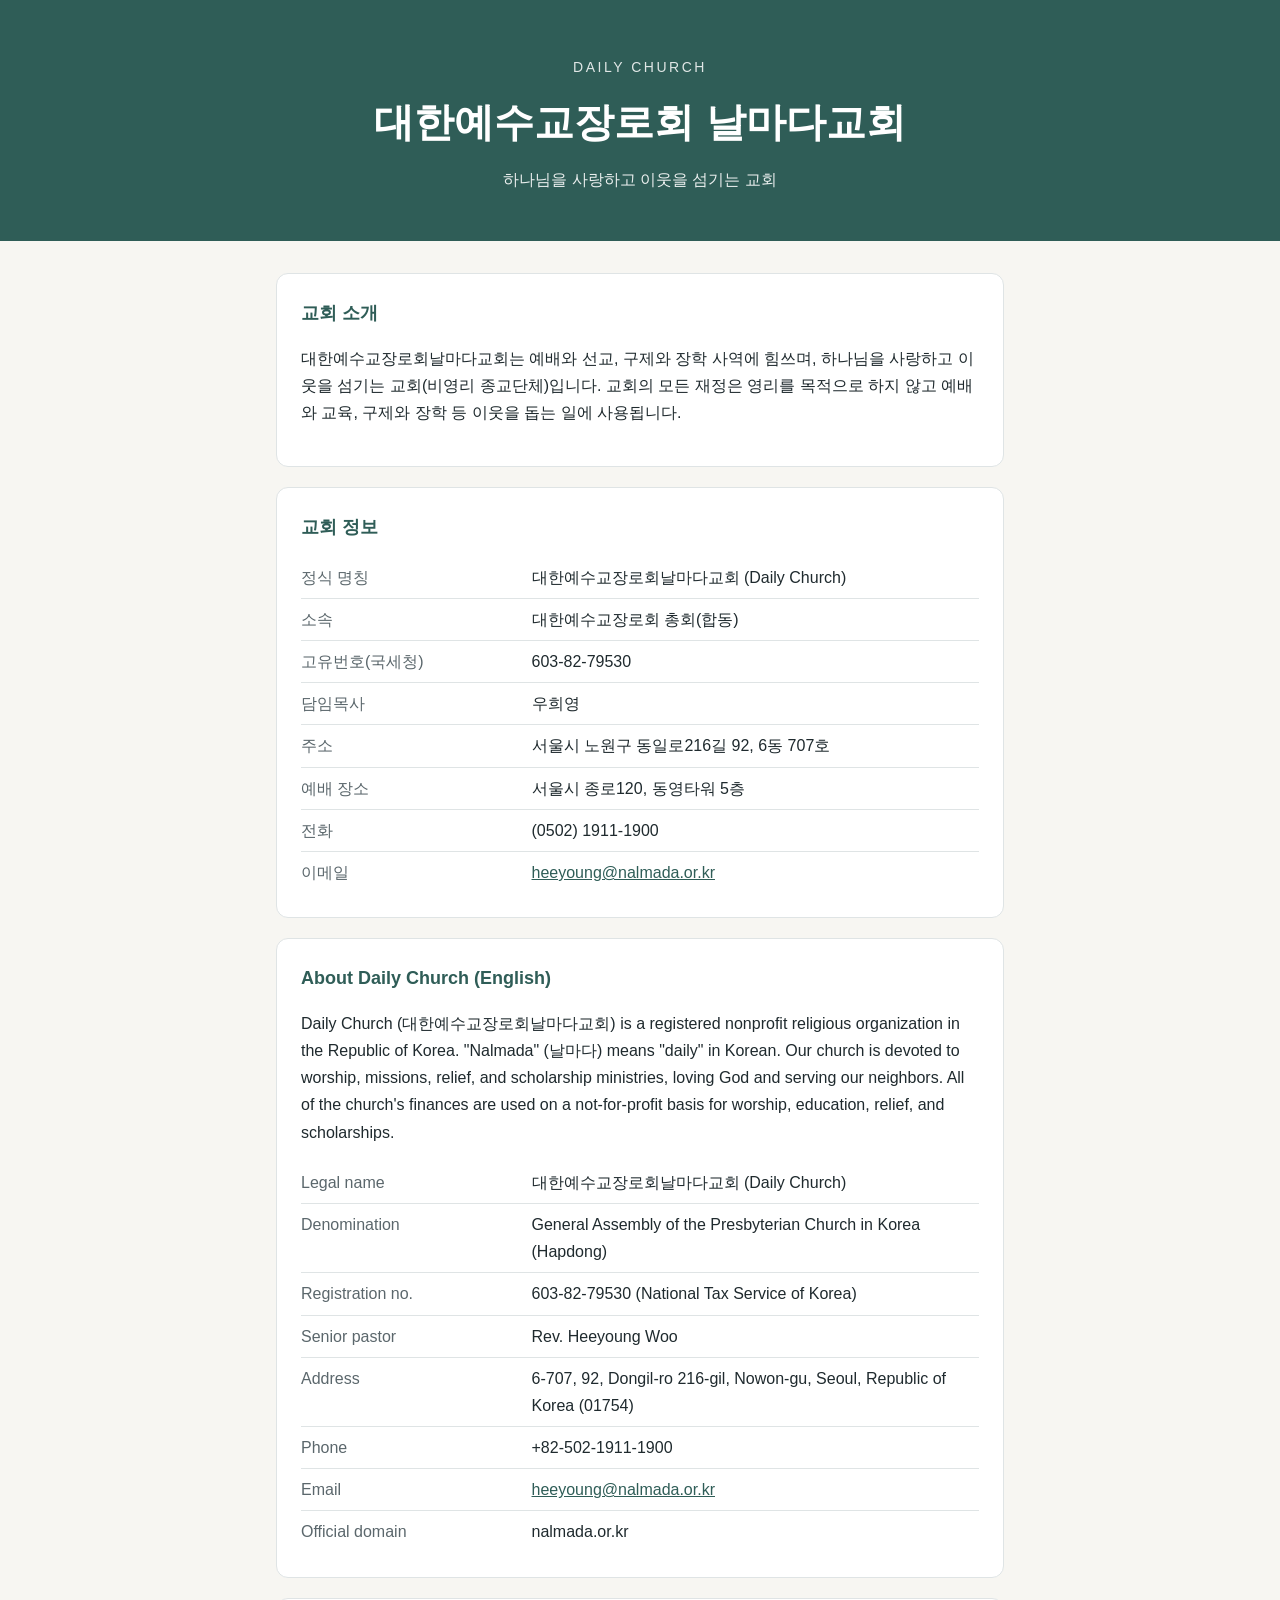
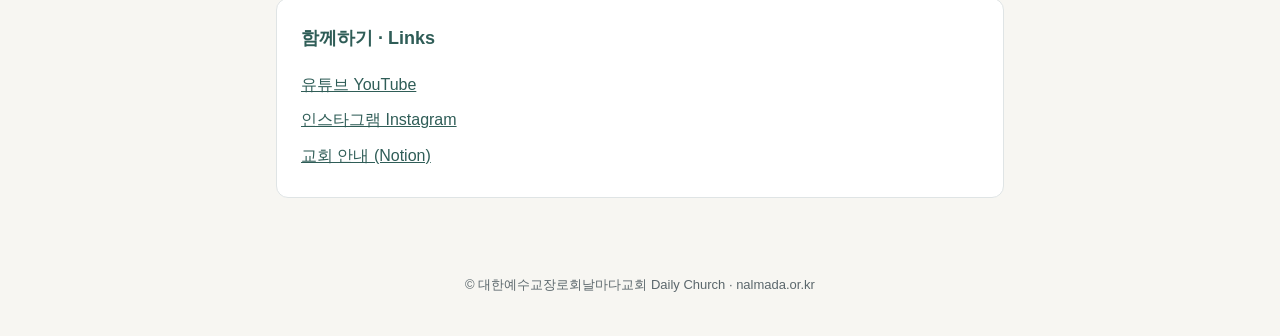
==== index.html @ 89db4460 "Add files via upload" ====
<!doctype html>
<html lang="ko">
<head>
<meta charset="utf-8">
<meta name="viewport" content="width=device-width, initial-scale=1">
<title>대한예수교장로회 날마다교회 | Daily Church</title>
<meta name="description" content="대한예수교장로회날마다교회(Daily Church) 공식 홈페이지. 비영리 종교단체, 고유번호 603-82-79530.">
<style>
  :root {
    --ink: #1f2a2e;
    --muted: #5b676c;
    --line: #dfe4e5;
    --accent: #2f5d57;
    --bg: #f7f6f2;
    --card: #ffffff;
  }
  * { box-sizing: border-box; }
  body {
    margin: 0;
    background: var(--bg);
    color: var(--ink);
    font-family: "Noto Sans KR", "Apple SD Gothic Neo", "Malgun Gothic", sans-serif;
    line-height: 1.7;
  }
  header {
    background: var(--accent);
    color: #fff;
    text-align: center;
    padding: 56px 16px 48px;
  }
  header .en { letter-spacing: .18em; font-size: 14px; opacity: .85; margin: 0 0 8px; }
  header h1 { margin: 0; font-size: clamp(26px, 6vw, 40px); font-weight: 700; }
  header p.sub { margin: 10px 0 0; opacity: .9; }
  main { max-width: 760px; margin: 0 auto; padding: 32px 16px 56px; }
  section {
    background: var(--card);
    border: 1px solid var(--line);
    border-radius: 12px;
    padding: 24px;
    margin-bottom: 20px;
  }
  h2 { font-size: 18px; margin: 0 0 14px; color: var(--accent); }
  table { border-collapse: collapse; width: 100%; }
  th, td { text-align: left; vertical-align: top; padding: 7px 0; border-bottom: 1px solid var(--line); }
  th { width: 34%; color: var(--muted); font-weight: 500; padding-right: 12px; }
  tr:last-child th, tr:last-child td { border-bottom: none; }
  a { color: var(--accent); }
  ul.links { list-style: none; padding: 0; margin: 0; }
  ul.links li { padding: 4px 0; }
  footer { text-align: center; color: var(--muted); font-size: 13px; padding: 0 16px 40px; }
  @media (max-width: 520px) {
    th { width: 40%; }
    section { padding: 18px; }
  }
</style>
</head>
<body>
<header>
  <p class="en">DAILY CHURCH</p>
  <h1>대한예수교장로회 날마다교회</h1>
  <p class="sub">하나님을 사랑하고 이웃을 섬기는 교회</p>
</header>

<main>
  <section>
    <h2>교회 소개</h2>
    <p>대한예수교장로회날마다교회는 예배와 선교, 구제와 장학 사역에 힘쓰며, 하나님을 사랑하고 이웃을 섬기는 교회(비영리 종교단체)입니다. 교회의 모든 재정은 영리를 목적으로 하지 않고 예배와 교육, 구제와 장학 등 이웃을 돕는 일에 사용됩니다.</p>
  </section>

  <section>
    <h2>교회 정보</h2>
    <table>
      <tr><th>정식 명칭</th><td>대한예수교장로회날마다교회 (Daily Church)</td></tr>
      <tr><th>소속</th><td>대한예수교장로회 총회(합동)</td></tr>
      <tr><th>고유번호(국세청)</th><td>603-82-79530</td></tr>
      <tr><th>담임목사</th><td>우희영</td></tr>
      <tr><th>주소</th><td>서울시 노원구 동일로216길 92, 6동 707호</td></tr>
      <tr><th>예배 장소</th><td>서울시 종로120, 동영타워 5층</td></tr>
      <tr><th>전화</th><td>(0502) 1911-1900</td></tr>
      <tr><th>이메일</th><td><a href="mailto:heeyoung@nalmada.or.kr">heeyoung@nalmada.or.kr</a></td></tr>
    </table>
  </section>

  <section lang="en">
    <h2>About Daily Church (English)</h2>
    <p>Daily Church (대한예수교장로회날마다교회) is a registered nonprofit religious organization in the Republic of Korea. "Nalmada" (날마다) means "daily" in Korean. Our church is devoted to worship, missions, relief, and scholarship ministries, loving God and serving our neighbors. All of the church's finances are used on a not-for-profit basis for worship, education, relief, and scholarships.</p>
    <table>
      <tr><th>Legal name</th><td>대한예수교장로회날마다교회 (Daily Church)</td></tr>
      <tr><th>Denomination</th><td>General Assembly of the Presbyterian Church in Korea (Hapdong)</td></tr>
      <tr><th>Registration no.</th><td>603-82-79530 (National Tax Service of Korea)</td></tr>
      <tr><th>Senior pastor</th><td>Rev. Heeyoung Woo</td></tr>
      <tr><th>Address</th><td>6-707, 92, Dongil-ro 216-gil, Nowon-gu, Seoul, Republic of Korea (01754)</td></tr>
      <tr><th>Phone</th><td>+82-502-1911-1900</td></tr>
      <tr><th>Email</th><td><a href="mailto:heeyoung@nalmada.or.kr">heeyoung@nalmada.or.kr</a></td></tr>
      <tr><th>Official domain</th><td>nalmada.or.kr</td></tr>
    </table>
  </section>

  <section>
    <h2>함께하기 · Links</h2>
    <ul class="links">
      <li><a href="https://www.youtube.com/@daily_church" target="_blank" rel="noopener">유튜브 YouTube</a></li>
      <li><a href="https://www.instagram.com/Daily._.church/" target="_blank" rel="noopener">인스타그램 Instagram</a></li>
      <li><a href="https://nalmada.notion.site/8d68a66f3747467b80d19885f9f2e52c" target="_blank" rel="noopener">교회 안내 (Notion)</a></li>
    </ul>
  </section>
</main>

<footer>
  © 대한예수교장로회날마다교회 Daily Church · nalmada.or.kr
</footer>
</body>
</html>
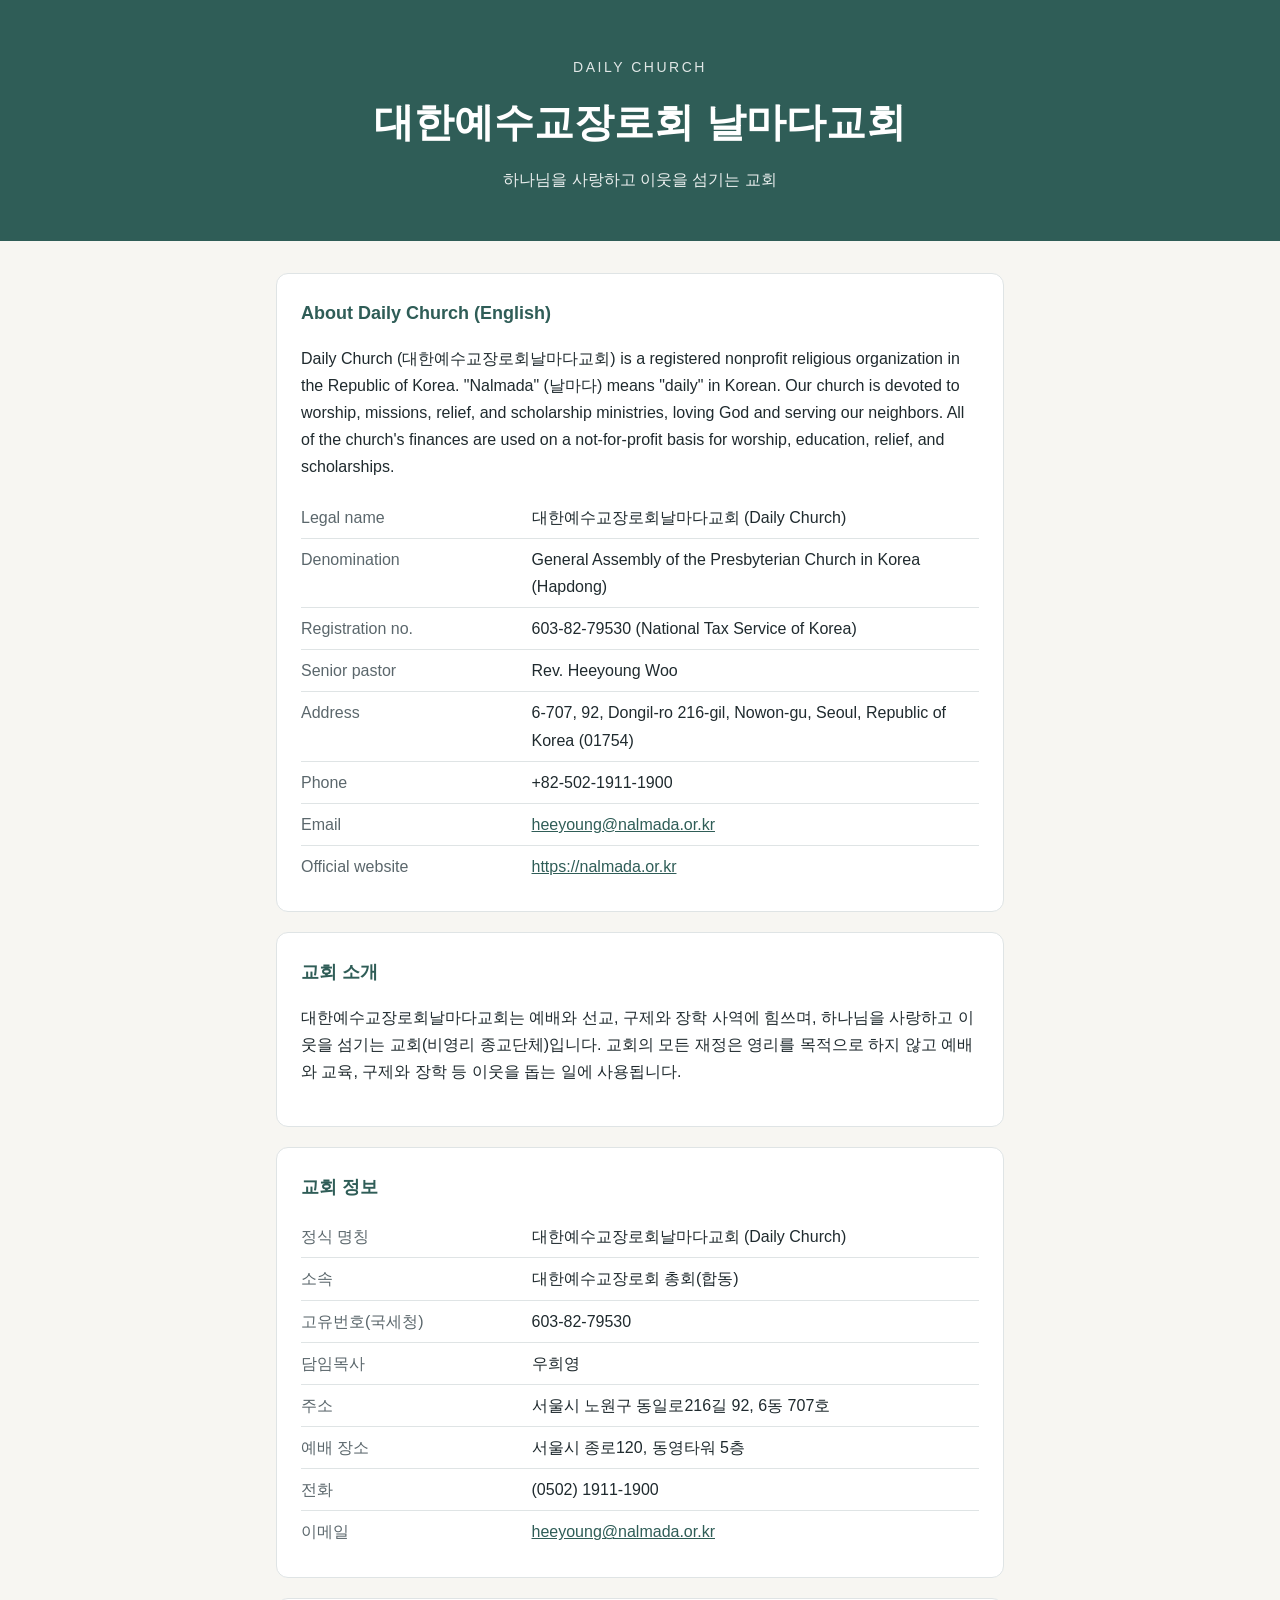
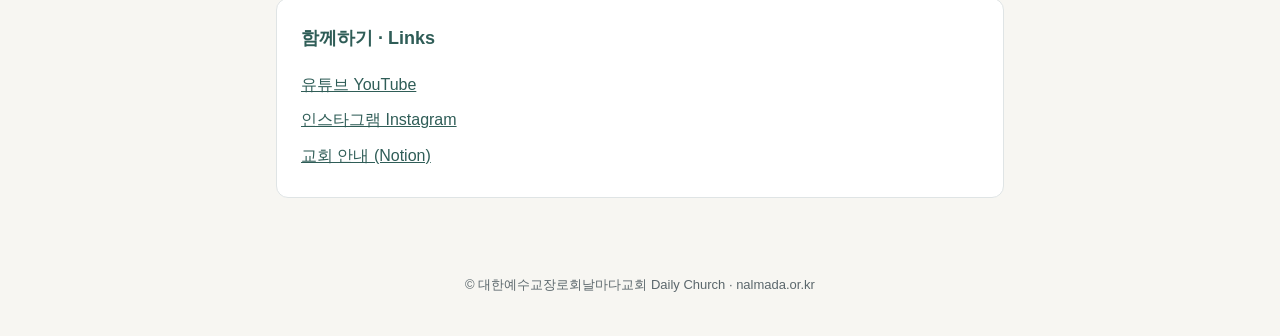
==== commit 8e07c86c: "Update index.html" ====
--- a/index.html
+++ b/index.html
@@ -62,6 +62,21 @@
 </header>
 
 <main>
+  <section lang="en">
+    <h2>About Daily Church (English)</h2>
+    <p>Daily Church (대한예수교장로회날마다교회) is a registered nonprofit religious organization in the Republic of Korea. "Nalmada" (날마다) means "daily" in Korean. Our church is devoted to worship, missions, relief, and scholarship ministries, loving God and serving our neighbors. All of the church's finances are used on a not-for-profit basis for worship, education, relief, and scholarships.</p>
+    <table>
+      <tr><th>Legal name</th><td>대한예수교장로회날마다교회 (Daily Church)</td></tr>
+      <tr><th>Denomination</th><td>General Assembly of the Presbyterian Church in Korea (Hapdong)</td></tr>
+      <tr><th>Registration no.</th><td>603-82-79530 (National Tax Service of Korea)</td></tr>
+      <tr><th>Senior pastor</th><td>Rev. Heeyoung Woo</td></tr>
+      <tr><th>Address</th><td>6-707, 92, Dongil-ro 216-gil, Nowon-gu, Seoul, Republic of Korea (01754)</td></tr>
+      <tr><th>Phone</th><td>+82-502-1911-1900</td></tr>
+      <tr><th>Email</th><td><a href="mailto:heeyoung@nalmada.or.kr">heeyoung@nalmada.or.kr</a></td></tr>
+      <tr><th>Official website</th><td><a href="https://nalmada.or.kr">https://nalmada.or.kr</a></td></tr>
+    </table>
+  </section>
+
   <section>
     <h2>교회 소개</h2>
     <p>대한예수교장로회날마다교회는 예배와 선교, 구제와 장학 사역에 힘쓰며, 하나님을 사랑하고 이웃을 섬기는 교회(비영리 종교단체)입니다. 교회의 모든 재정은 영리를 목적으로 하지 않고 예배와 교육, 구제와 장학 등 이웃을 돕는 일에 사용됩니다.</p>
@@ -81,21 +96,6 @@
     </table>
   </section>
 
-  <section lang="en">
-    <h2>About Daily Church (English)</h2>
-    <p>Daily Church (대한예수교장로회날마다교회) is a registered nonprofit religious organization in the Republic of Korea. "Nalmada" (날마다) means "daily" in Korean. Our church is devoted to worship, missions, relief, and scholarship ministries, loving God and serving our neighbors. All of the church's finances are used on a not-for-profit basis for worship, education, relief, and scholarships.</p>
-    <table>
-      <tr><th>Legal name</th><td>대한예수교장로회날마다교회 (Daily Church)</td></tr>
-      <tr><th>Denomination</th><td>General Assembly of the Presbyterian Church in Korea (Hapdong)</td></tr>
-      <tr><th>Registration no.</th><td>603-82-79530 (National Tax Service of Korea)</td></tr>
-      <tr><th>Senior pastor</th><td>Rev. Heeyoung Woo</td></tr>
-      <tr><th>Address</th><td>6-707, 92, Dongil-ro 216-gil, Nowon-gu, Seoul, Republic of Korea (01754)</td></tr>
-      <tr><th>Phone</th><td>+82-502-1911-1900</td></tr>
-      <tr><th>Email</th><td><a href="mailto:heeyoung@nalmada.or.kr">heeyoung@nalmada.or.kr</a></td></tr>
-      <tr><th>Official domain</th><td>nalmada.or.kr</td></tr>
-    </table>
-  </section>
-
   <section>
     <h2>함께하기 · Links</h2>
     <ul class="links">
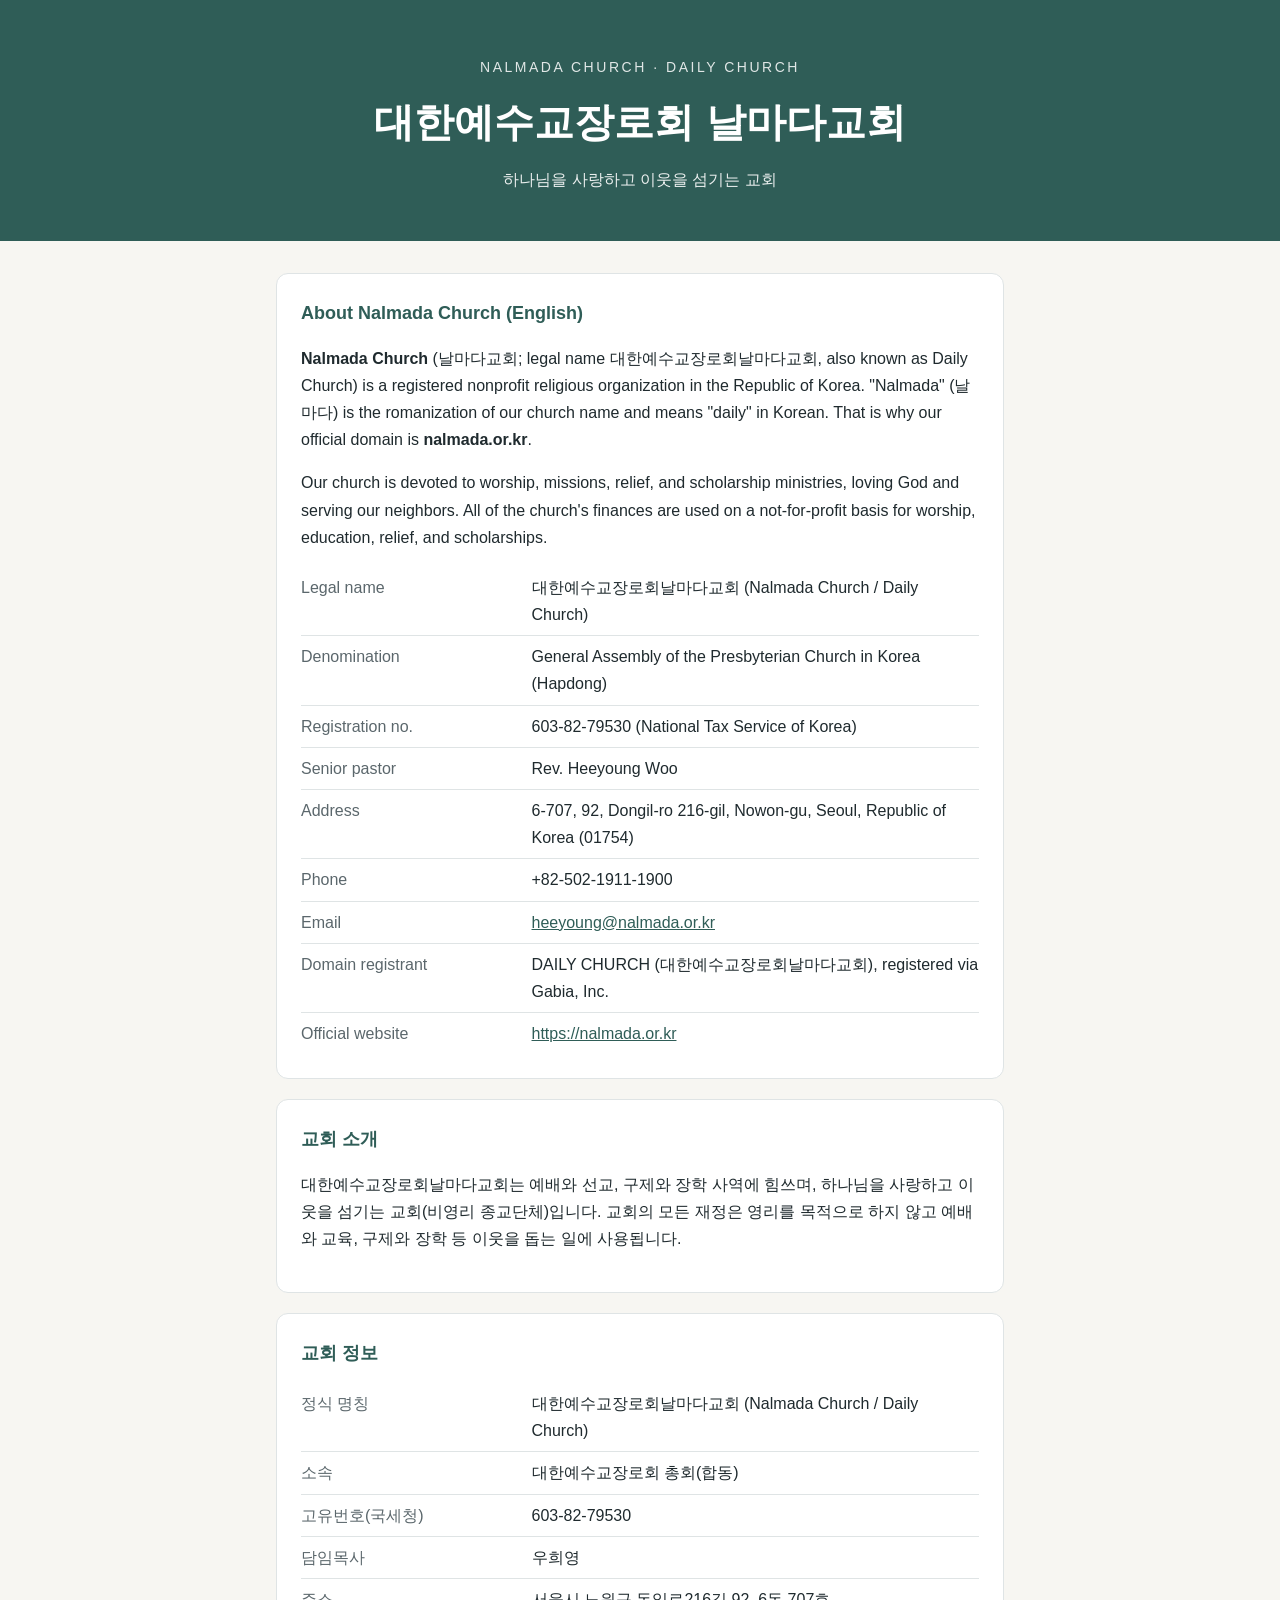
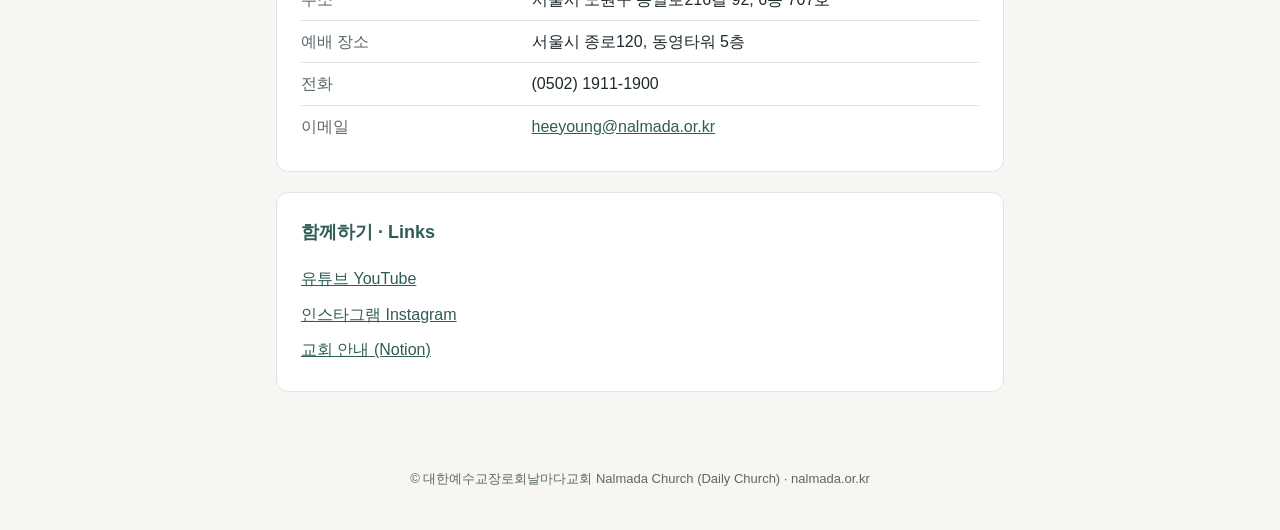
==== commit 36b39e80: "Update index.html" ====
--- a/index.html
+++ b/index.html
@@ -3,8 +3,8 @@
 <head>
 <meta charset="utf-8">
 <meta name="viewport" content="width=device-width, initial-scale=1">
-<title>대한예수교장로회 날마다교회 | Daily Church</title>
-<meta name="description" content="대한예수교장로회날마다교회(Daily Church) 공식 홈페이지. 비영리 종교단체, 고유번호 603-82-79530.">
+<title>대한예수교장로회 날마다교회 | Nalmada Church (Daily Church)</title>
+<meta name="description" content="대한예수교장로회날마다교회(Nalmada Church, Daily Church) 공식 홈페이지. 비영리 종교단체, 고유번호 603-82-79530.">
 <style>
   :root {
     --ink: #1f2a2e;
@@ -56,23 +56,25 @@
 </head>
 <body>
 <header>
-  <p class="en">DAILY CHURCH</p>
+  <p class="en">NALMADA CHURCH · DAILY CHURCH</p>
   <h1>대한예수교장로회 날마다교회</h1>
   <p class="sub">하나님을 사랑하고 이웃을 섬기는 교회</p>
 </header>
 
 <main>
   <section lang="en">
-    <h2>About Daily Church (English)</h2>
-    <p>Daily Church (대한예수교장로회날마다교회) is a registered nonprofit religious organization in the Republic of Korea. "Nalmada" (날마다) means "daily" in Korean. Our church is devoted to worship, missions, relief, and scholarship ministries, loving God and serving our neighbors. All of the church's finances are used on a not-for-profit basis for worship, education, relief, and scholarships.</p>
+    <h2>About Nalmada Church (English)</h2>
+    <p><strong>Nalmada Church</strong> (날마다교회; legal name 대한예수교장로회날마다교회, also known as Daily Church) is a registered nonprofit religious organization in the Republic of Korea. "Nalmada" (날마다) is the romanization of our church name and means "daily" in Korean. That is why our official domain is <strong>nalmada.or.kr</strong>.</p>
+    <p>Our church is devoted to worship, missions, relief, and scholarship ministries, loving God and serving our neighbors. All of the church's finances are used on a not-for-profit basis for worship, education, relief, and scholarships.</p>
     <table>
-      <tr><th>Legal name</th><td>대한예수교장로회날마다교회 (Daily Church)</td></tr>
+      <tr><th>Legal name</th><td>대한예수교장로회날마다교회 (Nalmada Church / Daily Church)</td></tr>
       <tr><th>Denomination</th><td>General Assembly of the Presbyterian Church in Korea (Hapdong)</td></tr>
       <tr><th>Registration no.</th><td>603-82-79530 (National Tax Service of Korea)</td></tr>
       <tr><th>Senior pastor</th><td>Rev. Heeyoung Woo</td></tr>
       <tr><th>Address</th><td>6-707, 92, Dongil-ro 216-gil, Nowon-gu, Seoul, Republic of Korea (01754)</td></tr>
       <tr><th>Phone</th><td>+82-502-1911-1900</td></tr>
       <tr><th>Email</th><td><a href="mailto:heeyoung@nalmada.or.kr">heeyoung@nalmada.or.kr</a></td></tr>
+      <tr><th>Domain registrant</th><td>DAILY CHURCH (대한예수교장로회날마다교회), registered via Gabia, Inc.</td></tr>
       <tr><th>Official website</th><td><a href="https://nalmada.or.kr">https://nalmada.or.kr</a></td></tr>
     </table>
   </section>
@@ -85,7 +87,7 @@
   <section>
     <h2>교회 정보</h2>
     <table>
-      <tr><th>정식 명칭</th><td>대한예수교장로회날마다교회 (Daily Church)</td></tr>
+      <tr><th>정식 명칭</th><td>대한예수교장로회날마다교회 (Nalmada Church / Daily Church)</td></tr>
       <tr><th>소속</th><td>대한예수교장로회 총회(합동)</td></tr>
       <tr><th>고유번호(국세청)</th><td>603-82-79530</td></tr>
       <tr><th>담임목사</th><td>우희영</td></tr>
@@ -107,7 +109,7 @@
 </main>
 
 <footer>
-  © 대한예수교장로회날마다교회 Daily Church · nalmada.or.kr
+  © 대한예수교장로회날마다교회 Nalmada Church (Daily Church) · nalmada.or.kr
 </footer>
 </body>
 </html>
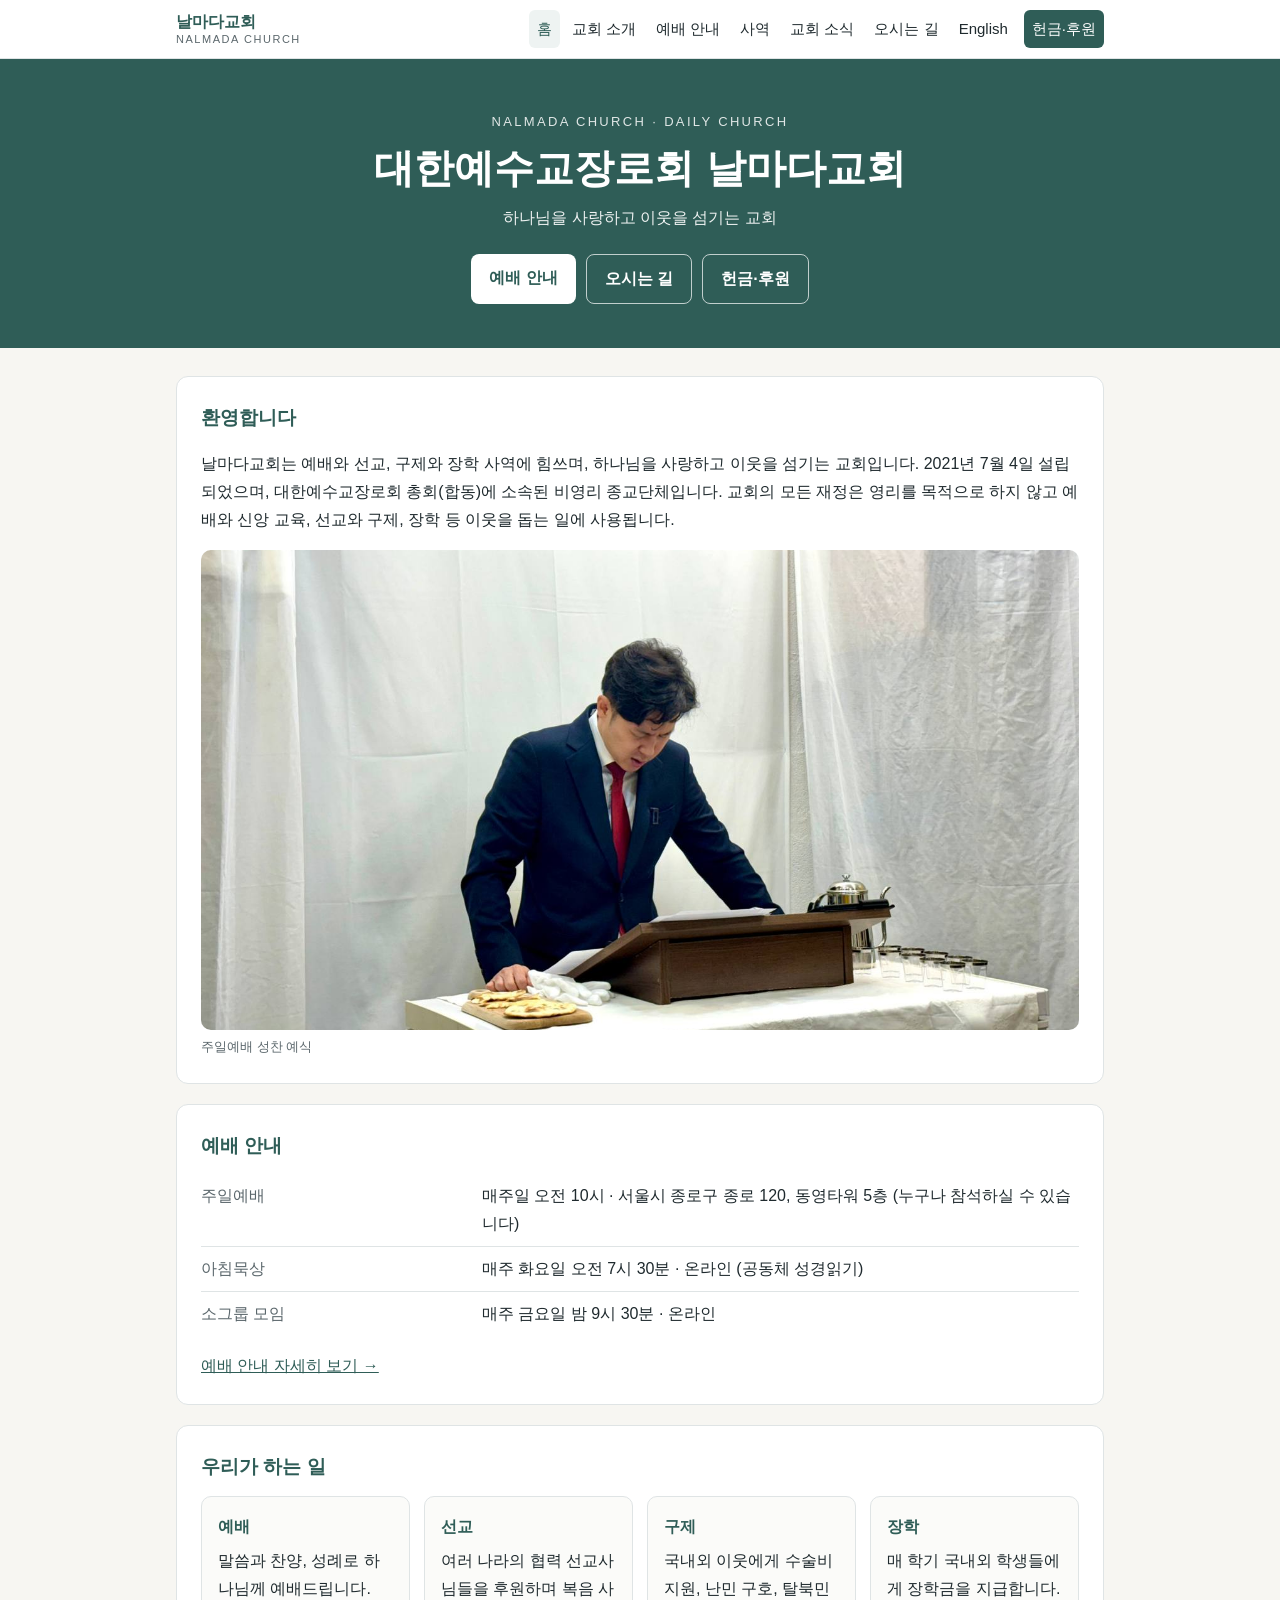
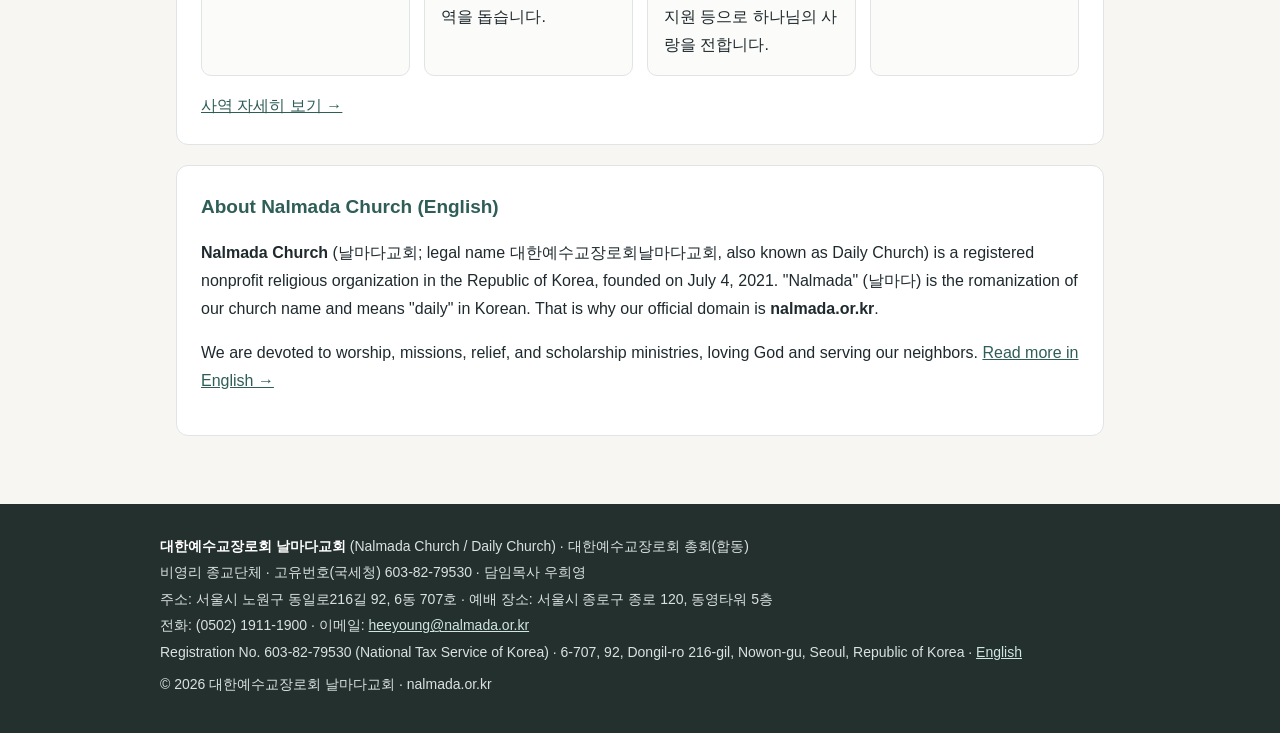
==== commit 746253c1: "홈페이지 개편: 다중 페이지 구성(교회 소개, 예배, 사역, 소식, 헌금·후원, 오시는 길, English) Co-Authored-By: Claude Opus 5.5 <norepl" ====
--- a/index.html
+++ b/index.html
@@ -4,112 +4,67 @@
 <meta charset="utf-8">
 <meta name="viewport" content="width=device-width, initial-scale=1">
 <title>대한예수교장로회 날마다교회 | Nalmada Church (Daily Church)</title>
-<meta name="description" content="대한예수교장로회날마다교회(Nalmada Church, Daily Church) 공식 홈페이지. 비영리 종교단체, 고유번호 603-82-79530.">
-<style>
-  :root {
-    --ink: #1f2a2e;
-    --muted: #5b676c;
-    --line: #dfe4e5;
-    --accent: #2f5d57;
-    --bg: #f7f6f2;
-    --card: #ffffff;
-  }
-  * { box-sizing: border-box; }
-  body {
-    margin: 0;
-    background: var(--bg);
-    color: var(--ink);
-    font-family: "Noto Sans KR", "Apple SD Gothic Neo", "Malgun Gothic", sans-serif;
-    line-height: 1.7;
-  }
-  header {
-    background: var(--accent);
-    color: #fff;
-    text-align: center;
-    padding: 56px 16px 48px;
-  }
-  header .en { letter-spacing: .18em; font-size: 14px; opacity: .85; margin: 0 0 8px; }
-  header h1 { margin: 0; font-size: clamp(26px, 6vw, 40px); font-weight: 700; }
-  header p.sub { margin: 10px 0 0; opacity: .9; }
-  main { max-width: 760px; margin: 0 auto; padding: 32px 16px 56px; }
-  section {
-    background: var(--card);
-    border: 1px solid var(--line);
-    border-radius: 12px;
-    padding: 24px;
-    margin-bottom: 20px;
-  }
-  h2 { font-size: 18px; margin: 0 0 14px; color: var(--accent); }
-  table { border-collapse: collapse; width: 100%; }
-  th, td { text-align: left; vertical-align: top; padding: 7px 0; border-bottom: 1px solid var(--line); }
-  th { width: 34%; color: var(--muted); font-weight: 500; padding-right: 12px; }
-  tr:last-child th, tr:last-child td { border-bottom: none; }
-  a { color: var(--accent); }
-  ul.links { list-style: none; padding: 0; margin: 0; }
-  ul.links li { padding: 4px 0; }
-  footer { text-align: center; color: var(--muted); font-size: 13px; padding: 0 16px 40px; }
-  @media (max-width: 520px) {
-    th { width: 40%; }
-    section { padding: 18px; }
-  }
-</style>
+<meta name="description" content="대한예수교장로회 날마다교회(Nalmada Church, Daily Church) 공식 홈페이지. 비영리 종교단체, 고유번호 603-82-79530.">
+<link rel="stylesheet" href="style.css">
 </head>
 <body>
-<header>
+<header class="topbar"><div class="wrap">
+<a class="brand" href="index.html">날마다교회<small>NALMADA CHURCH</small></a>
+<nav><a href="index.html" class="on">홈</a><a href="about.html">교회 소개</a><a href="worship.html">예배 안내</a><a href="ministry.html">사역</a><a href="news.html">교회 소식</a><a href="contact.html">오시는 길</a><a href="en.html">English</a><a href="give.html" class="cta">헌금·후원</a></nav>
+</div></header>
+
+<div class="hero">
   <p class="en">NALMADA CHURCH · DAILY CHURCH</p>
   <h1>대한예수교장로회 날마다교회</h1>
   <p class="sub">하나님을 사랑하고 이웃을 섬기는 교회</p>
-</header>
-
+  <div class="btns">
+    <a class="btn light" href="worship.html">예배 안내</a>
+    <a class="btn line" href="contact.html">오시는 길</a>
+    <a class="btn line" href="give.html">헌금·후원</a>
+  </div>
+</div>
 <main>
-  <section lang="en">
-    <h2>About Nalmada Church (English)</h2>
-    <p><strong>Nalmada Church</strong> (날마다교회; legal name 대한예수교장로회날마다교회, also known as Daily Church) is a registered nonprofit religious organization in the Republic of Korea. "Nalmada" (날마다) is the romanization of our church name and means "daily" in Korean. That is why our official domain is <strong>nalmada.or.kr</strong>.</p>
-    <p>Our church is devoted to worship, missions, relief, and scholarship ministries, loving God and serving our neighbors. All of the church's finances are used on a not-for-profit basis for worship, education, relief, and scholarships.</p>
-    <table>
-      <tr><th>Legal name</th><td>대한예수교장로회날마다교회 (Nalmada Church / Daily Church)</td></tr>
-      <tr><th>Denomination</th><td>General Assembly of the Presbyterian Church in Korea (Hapdong)</td></tr>
-      <tr><th>Registration no.</th><td>603-82-79530 (National Tax Service of Korea)</td></tr>
-      <tr><th>Senior pastor</th><td>Rev. Heeyoung Woo</td></tr>
-      <tr><th>Address</th><td>6-707, 92, Dongil-ro 216-gil, Nowon-gu, Seoul, Republic of Korea (01754)</td></tr>
-      <tr><th>Phone</th><td>+82-502-1911-1900</td></tr>
-      <tr><th>Email</th><td><a href="mailto:heeyoung@nalmada.or.kr">heeyoung@nalmada.or.kr</a></td></tr>
-      <tr><th>Domain registrant</th><td>DAILY CHURCH (대한예수교장로회날마다교회), registered via Gabia, Inc.</td></tr>
-      <tr><th>Official website</th><td><a href="https://nalmada.or.kr">https://nalmada.or.kr</a></td></tr>
-    </table>
+  <section>
+    <h2>환영합니다</h2>
+    <p>날마다교회는 예배와 선교, 구제와 장학 사역에 힘쓰며, 하나님을 사랑하고 이웃을 섬기는 교회입니다. 2021년 7월 4일 설립되었으며, 대한예수교장로회 총회(합동)에 소속된 비영리 종교단체입니다. 교회의 모든 재정은 영리를 목적으로 하지 않고 예배와 신앙 교육, 선교와 구제, 장학 등 이웃을 돕는 일에 사용됩니다.</p>
+    <figure><img src="images/communion.jpg" alt="날마다교회 주일예배 성찬 예식" width="1400" height="1050"><figcaption>주일예배 성찬 예식</figcaption></figure>
   </section>
 
   <section>
-    <h2>교회 소개</h2>
-    <p>대한예수교장로회날마다교회는 예배와 선교, 구제와 장학 사역에 힘쓰며, 하나님을 사랑하고 이웃을 섬기는 교회(비영리 종교단체)입니다. 교회의 모든 재정은 영리를 목적으로 하지 않고 예배와 교육, 구제와 장학 등 이웃을 돕는 일에 사용됩니다.</p>
+    <h2>예배 안내</h2>
+    <table>
+      <tr><th>주일예배</th><td>매주일 오전 10시 · 서울시 종로구 종로 120, 동영타워 5층 (누구나 참석하실 수 있습니다)</td></tr>
+      <tr><th>아침묵상</th><td>매주 화요일 오전 7시 30분 · 온라인 (공동체 성경읽기)</td></tr>
+      <tr><th>소그룹 모임</th><td>매주 금요일 밤 9시 30분 · 온라인</td></tr>
+    </table>
+    <p style="margin-bottom:0"><a href="worship.html">예배 안내 자세히 보기 →</a></p>
   </section>
 
   <section>
-    <h2>교회 정보</h2>
-    <table>
-      <tr><th>정식 명칭</th><td>대한예수교장로회날마다교회 (Nalmada Church / Daily Church)</td></tr>
-      <tr><th>소속</th><td>대한예수교장로회 총회(합동)</td></tr>
-      <tr><th>고유번호(국세청)</th><td>603-82-79530</td></tr>
-      <tr><th>담임목사</th><td>우희영</td></tr>
-      <tr><th>주소</th><td>서울시 노원구 동일로216길 92, 6동 707호</td></tr>
-      <tr><th>예배 장소</th><td>서울시 종로120, 동영타워 5층</td></tr>
-      <tr><th>전화</th><td>(0502) 1911-1900</td></tr>
-      <tr><th>이메일</th><td><a href="mailto:heeyoung@nalmada.or.kr">heeyoung@nalmada.or.kr</a></td></tr>
-    </table>
+    <h2>우리가 하는 일</h2>
+    <div class="cards">
+      <div class="card"><h3>예배</h3><p>말씀과 찬양, 성례로 하나님께 예배드립니다.</p></div>
+      <div class="card"><h3>선교</h3><p>여러 나라의 협력 선교사님들을 후원하며 복음 사역을 돕습니다.</p></div>
+      <div class="card"><h3>구제</h3><p>국내외 이웃에게 수술비 지원, 난민 구호, 탈북민 지원 등으로 하나님의 사랑을 전합니다.</p></div>
+      <div class="card"><h3>장학</h3><p>매 학기 국내외 학생들에게 장학금을 지급합니다.</p></div>
+    </div>
+    <p style="margin-bottom:0"><a href="ministry.html">사역 자세히 보기 →</a></p>
   </section>
 
-  <section>
-    <h2>함께하기 · Links</h2>
-    <ul class="links">
-      <li><a href="https://www.youtube.com/@daily_church" target="_blank" rel="noopener">유튜브 YouTube</a></li>
-      <li><a href="https://www.instagram.com/Daily._.church/" target="_blank" rel="noopener">인스타그램 Instagram</a></li>
-      <li><a href="https://nalmada.notion.site/8d68a66f3747467b80d19885f9f2e52c" target="_blank" rel="noopener">교회 안내 (Notion)</a></li>
-    </ul>
+  <section lang="en">
+    <h2>About Nalmada Church (English)</h2>
+    <p><strong>Nalmada Church</strong> (날마다교회; legal name 대한예수교장로회날마다교회, also known as Daily Church) is a registered nonprofit religious organization in the Republic of Korea, founded on July 4, 2021. "Nalmada" (날마다) is the romanization of our church name and means "daily" in Korean. That is why our official domain is <strong>nalmada.or.kr</strong>.</p>
+    <p>We are devoted to worship, missions, relief, and scholarship ministries, loving God and serving our neighbors. <a href="en.html">Read more in English →</a></p>
   </section>
 </main>
 
-<footer>
-  © 대한예수교장로회날마다교회 Nalmada Church (Daily Church) · nalmada.or.kr
-</footer>
+<footer><div class="wrap">
+<div class="row"><strong>대한예수교장로회 날마다교회</strong> (Nalmada Church / Daily Church) · 대한예수교장로회 총회(합동)</div>
+<div class="row">비영리 종교단체 · 고유번호(국세청) 603-82-79530 · 담임목사 우희영</div>
+<div class="row">주소: 서울시 노원구 동일로216길 92, 6동 707호 · 예배 장소: 서울시 종로구 종로 120, 동영타워 5층</div>
+<div class="row">전화: (0502) 1911-1900 · 이메일: <a href="mailto:heeyoung@nalmada.or.kr">heeyoung@nalmada.or.kr</a></div>
+<div class="row">Registration No. 603-82-79530 (National Tax Service of Korea) · 6-707, 92, Dongil-ro 216-gil, Nowon-gu, Seoul, Republic of Korea · <a href="en.html">English</a></div>
+<div class="row" style="margin-top:8px">© 2026 대한예수교장로회 날마다교회 · nalmada.or.kr</div>
+</div></footer>
 </body>
 </html>
--- a/style.css
+++ b/style.css
@@ -0,0 +1,52 @@
+:root{--ink:#1f2a2e;--muted:#5b676c;--line:#dfe4e5;--accent:#2f5d57;--accent-2:#3f7a72;--bg:#f7f6f2;--card:#fff}
+*{box-sizing:border-box}
+body{margin:0;background:var(--bg);color:var(--ink);font-family:"Noto Sans KR","Apple SD Gothic Neo","Malgun Gothic",sans-serif;line-height:1.75}
+a{color:var(--accent)}
+.topbar{background:#fff;border-bottom:1px solid var(--line);position:sticky;top:0;z-index:10}
+.topbar .wrap{max-width:960px;margin:0 auto;padding:10px 16px;display:flex;flex-wrap:wrap;align-items:center;gap:8px 16px}
+.brand{font-weight:700;color:var(--accent);text-decoration:none;margin-right:auto;line-height:1.3}
+.brand small{display:block;font-weight:500;font-size:11px;letter-spacing:.14em;color:var(--muted)}
+nav{display:flex;flex-wrap:wrap;gap:2px 4px;align-items:center}
+nav a{text-decoration:none;color:var(--ink);font-size:15px;padding:6px 8px;border-radius:6px}
+nav a:hover,nav a.on{background:#eef3f2;color:var(--accent)}
+nav a.cta{background:var(--accent);color:#fff;margin-left:4px}
+nav a.cta:hover{background:var(--accent-2);color:#fff}
+.hero{background:var(--accent);color:#fff;text-align:center;padding:52px 16px 44px}
+.hero .en{letter-spacing:.18em;font-size:13px;opacity:.85;margin:0 0 8px}
+.hero h1{margin:0;font-size:clamp(26px,6vw,40px);line-height:1.3}
+.hero p.sub{margin:10px 0 0;opacity:.92}
+.hero .btns{margin-top:22px;display:flex;flex-wrap:wrap;gap:10px;justify-content:center}
+.btn{display:inline-block;padding:10px 18px;border-radius:8px;text-decoration:none;font-weight:600}
+.btn.light{background:#fff;color:var(--accent)}
+.btn.line{border:1px solid rgba(255,255,255,.7);color:#fff}
+.btn.solid{background:var(--accent);color:#fff}
+.pagehead{background:var(--accent);color:#fff;padding:34px 16px 30px;text-align:center}
+.pagehead h1{margin:0;font-size:clamp(24px,5vw,32px)}
+.pagehead p{margin:6px 0 0;opacity:.9}
+main{max-width:960px;margin:0 auto;padding:28px 16px 48px}
+section{background:var(--card);border:1px solid var(--line);border-radius:12px;padding:24px;margin-bottom:20px}
+h2{font-size:19px;margin:0 0 12px;color:var(--accent)}
+h3{font-size:16px;margin:18px 0 6px}
+table{border-collapse:collapse;width:100%}
+th,td{text-align:left;vertical-align:top;padding:8px 0;border-bottom:1px solid var(--line)}
+th{width:32%;color:var(--muted);font-weight:500;padding-right:12px}
+tr:last-child th,tr:last-child td{border-bottom:none}
+figure{margin:14px 0 0}
+figure img{width:100%;height:auto;max-height:480px;object-fit:cover;border-radius:10px;display:block}
+figcaption{font-size:13px;color:var(--muted);margin-top:6px}
+.grid{display:grid;grid-template-columns:repeat(auto-fit,minmax(260px,1fr));gap:16px}
+.grid figure{margin:0}
+.grid figure img{aspect-ratio:4/3;height:auto;max-height:none}
+.cards{display:grid;grid-template-columns:repeat(auto-fit,minmax(190px,1fr));gap:14px}
+.card{border:1px solid var(--line);border-radius:10px;padding:16px;background:#fbfbf9}
+.card h3{margin:0 0 6px;color:var(--accent)}
+.card p{margin:0}
+ul.plain{margin:0;padding-left:20px}
+.note{font-size:14px;color:var(--muted)}
+.account{font-size:18px;font-weight:700;letter-spacing:.02em}
+footer{background:#24302e;color:#d9e2e0;font-size:14px;padding:28px 16px 34px}
+footer .wrap{max-width:960px;margin:0 auto}
+footer strong{color:#fff}
+footer a{color:#cfe6e1}
+footer .row{margin:2px 0}
+@media (max-width:560px){th{width:38%}section{padding:18px}nav a{font-size:14px;padding:5px 6px}}
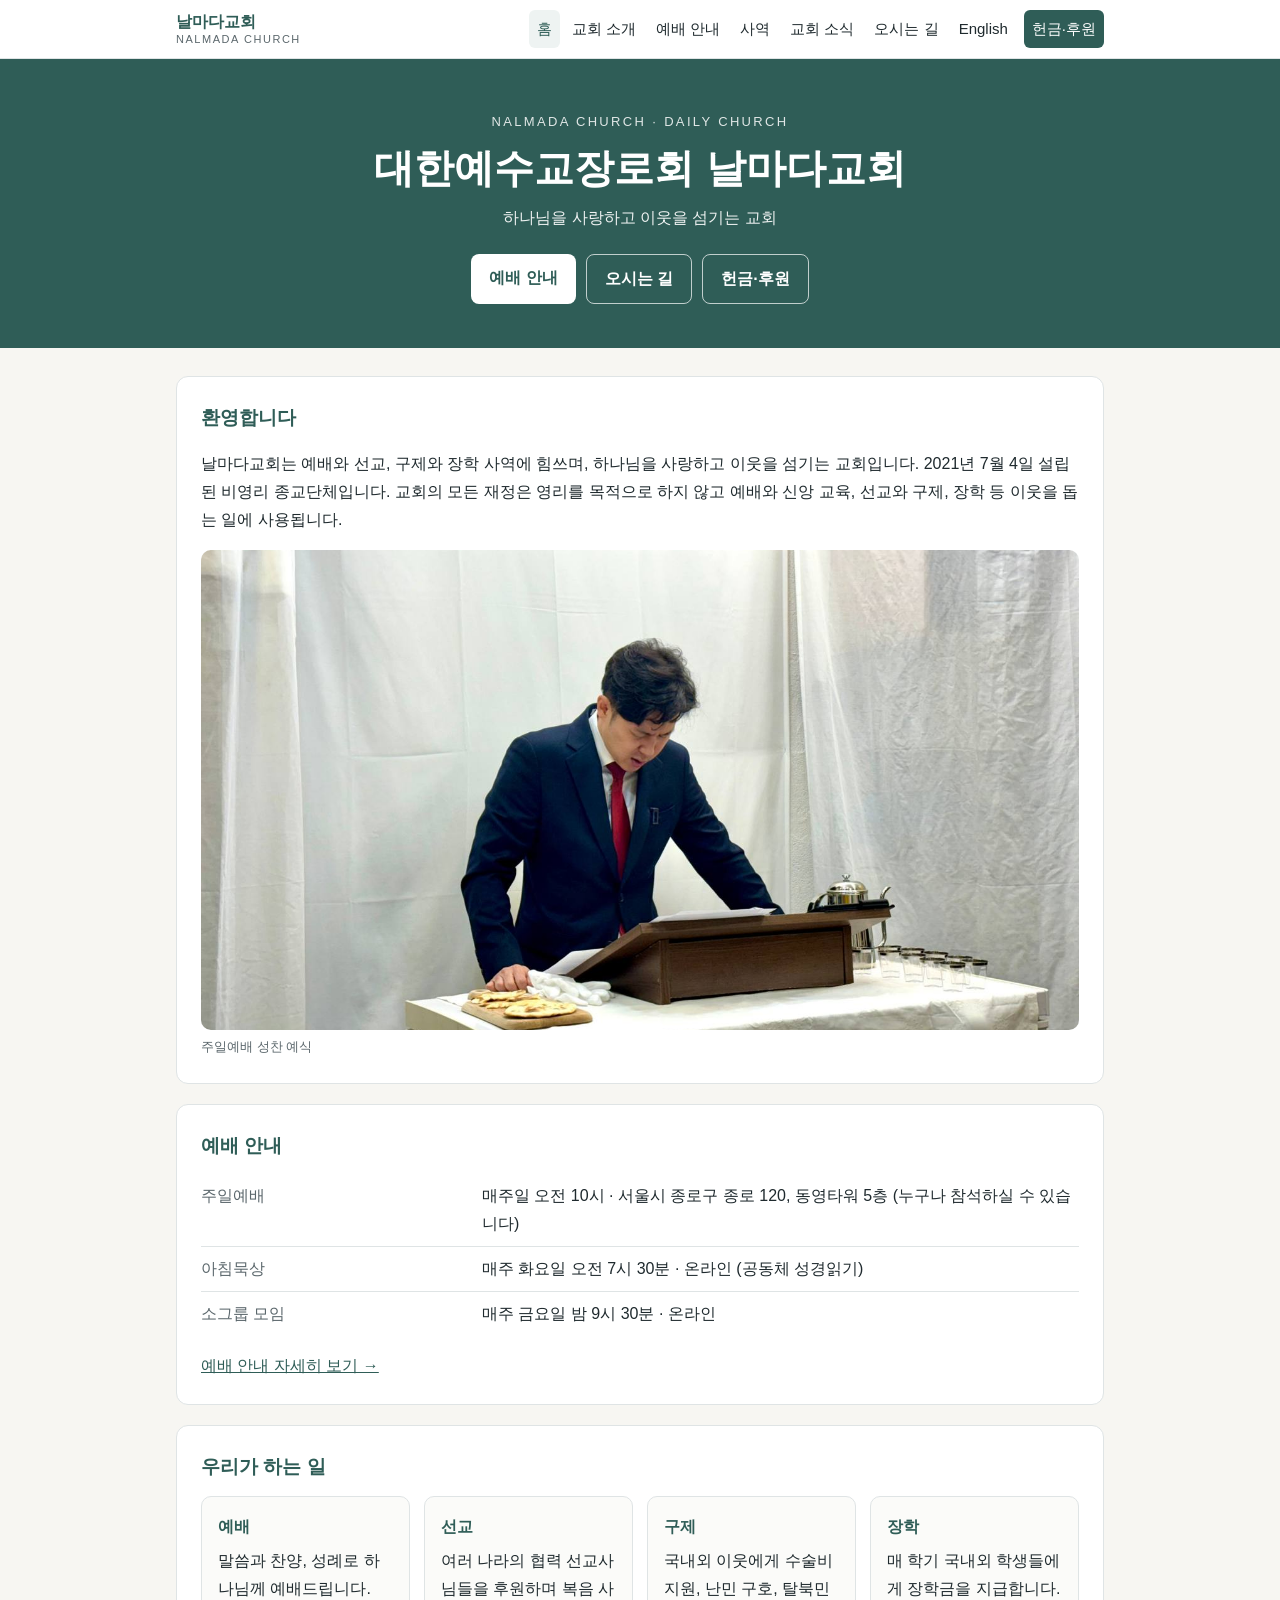
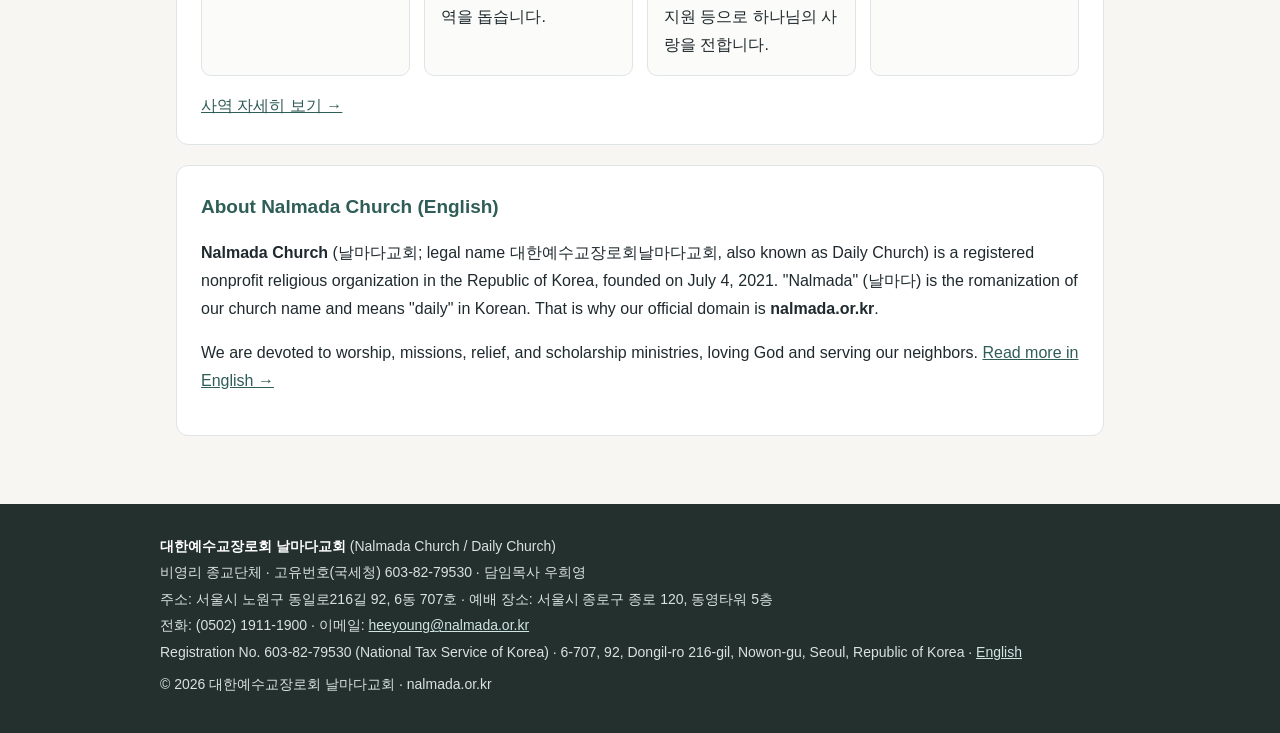
==== commit e266e00a: "교회 소속(대한예수교장로회 총회 합동·평서노회) 표기 삭제 정식 명칭(대한예수교장로회날마다교회)은 고유번호증·예금주·도메인 등록 명의와 맞추기 위해 유지. - 교회 소개: 소속 행" ====
--- a/index.html
+++ b/index.html
@@ -26,7 +26,7 @@
 <main>
   <section>
     <h2>환영합니다</h2>
-    <p>날마다교회는 예배와 선교, 구제와 장학 사역에 힘쓰며, 하나님을 사랑하고 이웃을 섬기는 교회입니다. 2021년 7월 4일 설립되었으며, 대한예수교장로회 총회(합동)에 소속된 비영리 종교단체입니다. 교회의 모든 재정은 영리를 목적으로 하지 않고 예배와 신앙 교육, 선교와 구제, 장학 등 이웃을 돕는 일에 사용됩니다.</p>
+    <p>날마다교회는 예배와 선교, 구제와 장학 사역에 힘쓰며, 하나님을 사랑하고 이웃을 섬기는 교회입니다. 2021년 7월 4일 설립된 비영리 종교단체입니다. 교회의 모든 재정은 영리를 목적으로 하지 않고 예배와 신앙 교육, 선교와 구제, 장학 등 이웃을 돕는 일에 사용됩니다.</p>
     <figure><img src="images/communion.jpg" alt="날마다교회 주일예배 성찬 예식" width="1400" height="1050"><figcaption>주일예배 성찬 예식</figcaption></figure>
   </section>
 
@@ -59,7 +59,7 @@
 </main>
 
 <footer><div class="wrap">
-<div class="row"><strong>대한예수교장로회 날마다교회</strong> (Nalmada Church / Daily Church) · 대한예수교장로회 총회(합동)</div>
+<div class="row"><strong>대한예수교장로회 날마다교회</strong> (Nalmada Church / Daily Church)</div>
 <div class="row">비영리 종교단체 · 고유번호(국세청) 603-82-79530 · 담임목사 우희영</div>
 <div class="row">주소: 서울시 노원구 동일로216길 92, 6동 707호 · 예배 장소: 서울시 종로구 종로 120, 동영타워 5층</div>
 <div class="row">전화: (0502) 1911-1900 · 이메일: <a href="mailto:heeyoung@nalmada.or.kr">heeyoung@nalmada.or.kr</a></div>
